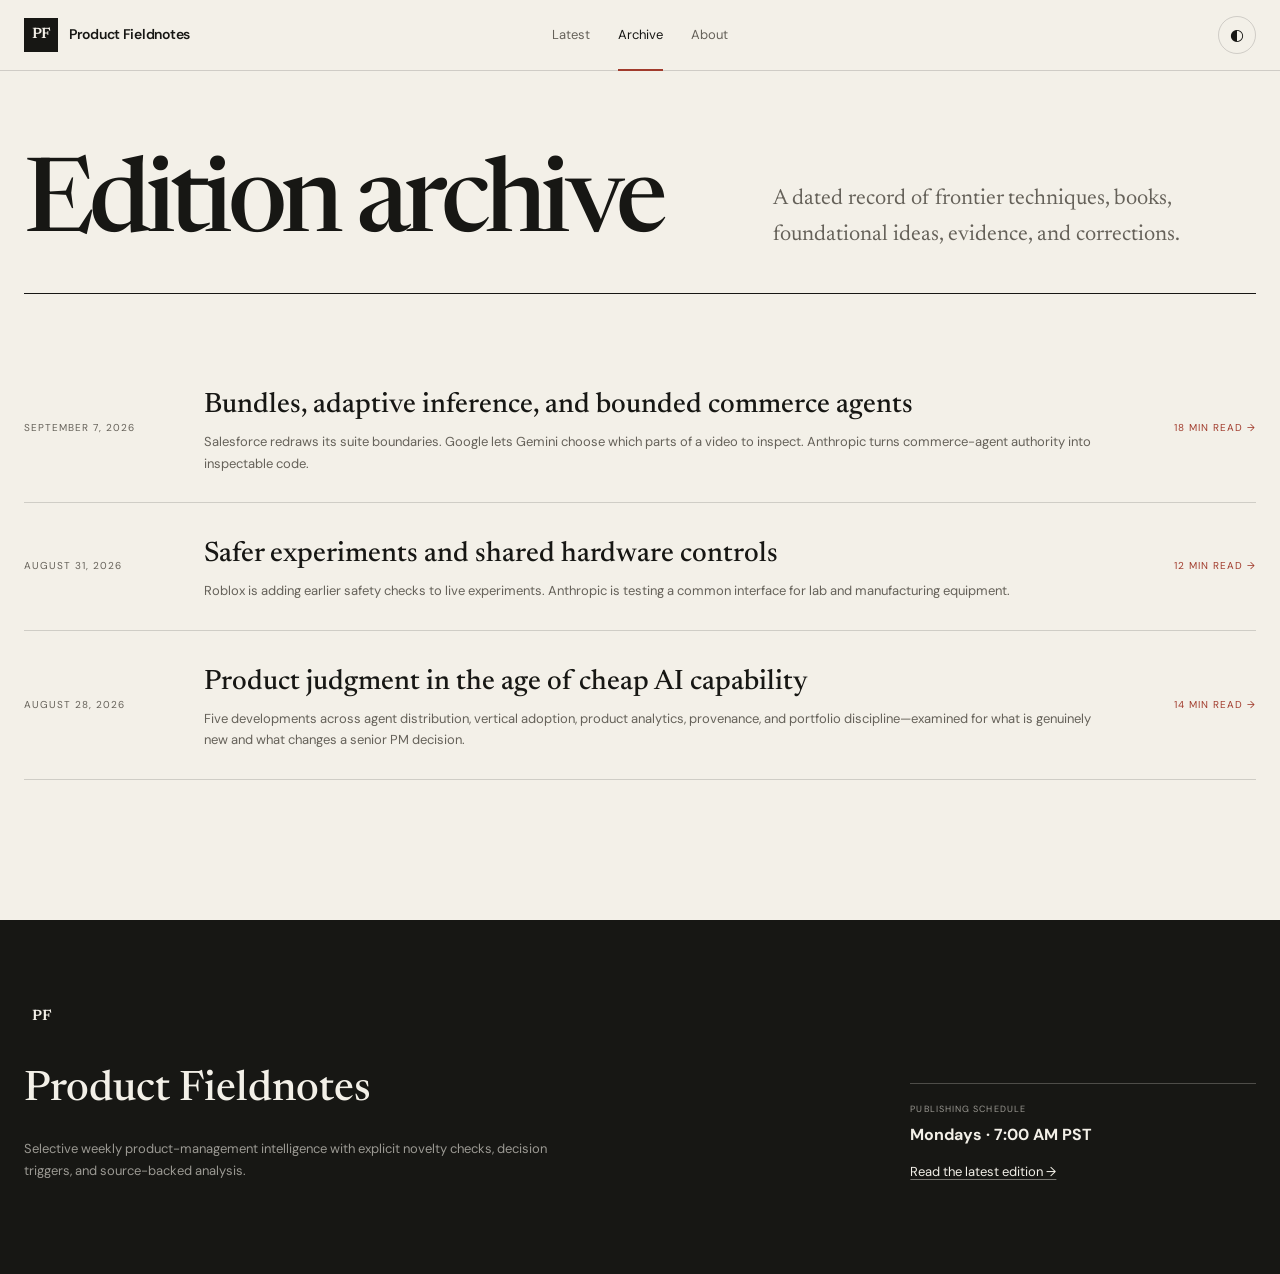
==== archive.html @ 879583f7 "Publish September 7 weekly PM dossier" ====
<!doctype html>
<html lang="en" data-theme="light">
<head>
  <meta charset="utf-8"><meta name="viewport" content="width=device-width, initial-scale=1">
  <meta name="description" content="Archive of Product Fieldnotes senior product management intelligence reports.">
  <meta name="theme-color" content="#f3f0e8">
  <title>Archive — Product Fieldnotes</title>
  <link rel="preconnect" href="https://fonts.googleapis.com"><link rel="preconnect" href="https://fonts.gstatic.com" crossorigin>
  <link href="https://fonts.googleapis.com/css2?family=DM+Sans:wght@400;500;600&family=Newsreader:opsz,wght@6..72,400;6..72,500;6..72,600&display=swap" rel="stylesheet">
  <link rel="stylesheet" href="assets/css/site.css"><script defer src="assets/js/site.js"></script>
</head>
<body>
  <header class="site-header"><div class="shell header-inner">
    <a class="brand" href="index.html"><span class="brand-mark">PF</span><span>Product Fieldnotes</span></a>
    <nav aria-label="Primary navigation"><a href="index.html">Latest</a><a class="active" href="archive.html">Archive</a><a href="index.html#about">About</a></nav>
    <button class="theme-toggle" type="button" aria-label="Toggle color theme"><span aria-hidden="true">◐</span></button>
  </div></header>
  <main class="archive-main shell">
    <div class="archive-head"><h1>Edition archive</h1><p>A dated record of frontier techniques, books, foundational ideas, evidence, and corrections.</p></div>
    <div class="archive-list">
      <a class="archive-entry" href="reports/2026-09-07.html">
        <time datetime="2026-09-07">September 7, 2026</time>
        <div><h2>Bundles, adaptive inference, and bounded commerce agents</h2><p>Salesforce redraws its suite boundaries. Google lets Gemini choose which parts of a video to inspect. Anthropic turns commerce-agent authority into inspectable code.</p></div>
        <span>18 min read →</span>
      </a>
      <a class="archive-entry" href="reports/2026-08-31.html">
        <time datetime="2026-08-31">August 31, 2026</time>
        <div><h2>Safer experiments and shared hardware controls</h2><p>Roblox is adding earlier safety checks to live experiments. Anthropic is testing a common interface for lab and manufacturing equipment.</p></div>
        <span>12 min read →</span>
      </a>
      <a class="archive-entry" href="reports/2026-08-28.html">
        <time datetime="2026-08-28">August 28, 2026</time>
        <div><h2>Product judgment in the age of cheap AI capability</h2><p>Five developments across agent distribution, vertical adoption, product analytics, provenance, and portfolio discipline—examined for what is genuinely new and what changes a senior PM decision.</p></div>
        <span>14 min read →</span>
      </a>
    </div>
  </main>
  <footer><div class="shell footer-grid"><div><span class="brand-mark">PF</span><h2>Product Fieldnotes</h2><p>Selective weekly product-management intelligence with explicit novelty checks, decision triggers, and source-backed analysis.</p></div><div><p>Publishing schedule</p><strong>Mondays · 7:00 AM PST</strong><a href="index.html">Read the latest edition →</a></div></div></footer>
</body></html>
---- assets/css/site.css ----
@import url('https://fonts.googleapis.com/css2?family=DM+Sans:wght@400;500;600&family=Newsreader:opsz,wght@6..72,400;6..72,500;6..72,600&display=swap');

:root {
  --paper: #f3f0e8;
  --paper-deep: #e8e2d5;
  --ink: #171714;
  --muted: #656159;
  --line: rgba(23, 23, 20, .16);
  --soft-line: rgba(23, 23, 20, .09);
  --accent: #a13b2c;
  --accent-soft: #ead7d1;
  --olive: #4b5a43;
  --olive-soft: #dde2d6;
  --blue: #355c74;
  --blue-soft: #d8e3e8;
  --surface: #faf8f2;
  --display: "Newsreader", Georgia, serif;
  --sans: "DM Sans", system-ui, sans-serif;
  --shadow: 0 18px 60px rgba(50, 42, 29, .08);
  color-scheme: light;
}

html[data-theme="dark"] {
  --paper: #1c1c19;
  --paper-deep: #282721;
  --ink: #f0ede4;
  --muted: #aaa59a;
  --line: rgba(255,255,255,.16);
  --soft-line: rgba(255,255,255,.08);
  --accent: #e38672;
  --accent-soft: #4a2b26;
  --olive: #a4b49a;
  --olive-soft: #30382b;
  --blue: #8ab0c4;
  --blue-soft: #293942;
  --surface: #22221e;
  --shadow: 0 18px 60px rgba(0,0,0,.25);
  color-scheme: dark;
}

* { box-sizing: border-box; }
html { scroll-behavior: smooth; }
body {
  margin: 0;
  background: var(--paper);
  color: var(--ink);
  font-family: var(--sans);
  font-size: 16px;
  line-height: 1.65;
  text-rendering: optimizeLegibility;
}
img { display: block; max-width: 100%; }
a { color: inherit; text-decoration-color: color-mix(in srgb, currentColor 45%, transparent); text-underline-offset: 3px; }
a:hover { text-decoration-color: currentColor; }
button { font: inherit; }
.shell { width: min(1240px, calc(100% - 48px)); margin-inline: auto; }
.skip-link { position: fixed; left: 16px; top: -80px; z-index: 100; background: var(--ink); color: var(--paper); padding: 10px 14px; }
.skip-link:focus { top: 16px; }

.reading-progress { position: fixed; inset: 0 0 auto; height: 3px; z-index: 99; background: transparent; }
.reading-progress span { display: block; height: 100%; width: 0; background: var(--accent); }
.site-header { border-bottom: 1px solid var(--line); background: color-mix(in srgb, var(--paper) 91%, transparent); backdrop-filter: blur(14px); position: sticky; top: 0; z-index: 50; }
.header-inner { min-height: 70px; display: grid; grid-template-columns: 1fr auto 1fr; align-items: center; }
.brand { display: flex; align-items: center; gap: 11px; text-decoration: none; font-size: 14px; font-weight: 600; letter-spacing: -.02em; }
.brand-mark { width: 34px; height: 34px; display: inline-grid; place-items: center; background: var(--ink); color: var(--paper); font-family: var(--display); font-weight: 600; font-size: 15px; }
.site-header nav { display: flex; gap: 28px; }
.site-header nav a { text-decoration: none; font-size: 13px; color: var(--muted); padding-block: 24px; position: relative; }
.site-header nav a:hover, .site-header nav a.active { color: var(--ink); }
.site-header nav a.active::after { content: ""; position: absolute; height: 2px; background: var(--accent); inset: auto 0 -1px; }
.theme-toggle { justify-self: end; border: 1px solid var(--line); color: var(--ink); background: transparent; width: 38px; height: 38px; border-radius: 50%; cursor: pointer; transition: background .2s, transform .2s; }
.theme-toggle:hover { background: var(--paper-deep); transform: rotate(18deg); }

.cover { display: grid; grid-template-columns: minmax(0, 1.02fr) minmax(420px, .98fr); gap: clamp(52px, 7vw, 110px); align-items: center; padding-block: clamp(72px, 9vw, 132px) 72px; }
.eyebrow { text-transform: uppercase; letter-spacing: .16em; font-size: 11px; font-weight: 600; color: var(--accent); margin: 0 0 22px; }
.cover h1 { font-family: var(--display); font-size: clamp(54px, 6.8vw, 96px); font-weight: 500; line-height: .94; letter-spacing: -.055em; text-wrap: balance; margin: 0; max-width: 750px; }
.dek { font-family: var(--display); font-size: clamp(21px, 2vw, 29px); line-height: 1.28; color: var(--muted); margin: 30px 0; max-width: 710px; text-wrap: pretty; }
.edition-meta { display: flex; flex-wrap: wrap; gap: 10px 0; font-size: 12px; text-transform: uppercase; letter-spacing: .08em; }
.edition-meta span:not(:last-child)::after { content: "•"; margin-inline: 12px; color: var(--accent); }
.topic-row { display: flex; flex-wrap: wrap; gap: 8px; margin-top: 28px; }
.topic-row span { border: 1px solid var(--line); border-radius: 999px; padding: 5px 10px; color: var(--muted); font-size: 11px; }
.cover-media { margin: 0; position: relative; }
.cover-media::before { content: ""; position: absolute; width: 35%; aspect-ratio: 1; border: 1px solid var(--line); left: -8%; top: -11%; z-index: -1; }
.cover-media img { width: 100%; aspect-ratio: 4 / 3; object-fit: cover; filter: saturate(.78) contrast(.98); box-shadow: var(--shadow); }
figcaption { color: var(--muted); font-size: 11px; line-height: 1.45; margin-top: 10px; }

.signal-strip { border-block: 1px solid var(--line); background: var(--paper-deep); }
.signal-grid { display: grid; grid-template-columns: repeat(5, 1fr); }
.signal-grid a { min-height: 116px; padding: 22px 22px 20px 0; text-decoration: none; display: grid; grid-template-columns: 32px 1fr; grid-template-rows: auto 1fr; column-gap: 12px; border-right: 1px solid var(--line); transition: background .2s; }
.signal-grid a:first-child { border-left: 1px solid var(--line); padding-left: 22px; }
.signal-grid a:hover { background: color-mix(in srgb, var(--paper) 60%, transparent); }
.signal-grid span { font-family: var(--display); color: var(--accent); font-size: 15px; grid-row: span 2; }
.signal-grid strong { font-size: 13px; line-height: 1.25; }
.signal-grid small { align-self: end; color: var(--muted); font-size: 10px; text-transform: uppercase; letter-spacing: .08em; }

.report-layout { display: grid; grid-template-columns: 190px minmax(0, 790px); justify-content: center; gap: 80px; padding-block: 96px 140px; }
.toc { position: sticky; top: 106px; align-self: start; border-top: 1px solid var(--ink); padding-top: 15px; }
.toc p { font-size: 11px; text-transform: uppercase; letter-spacing: .12em; margin: 0 0 16px; color: var(--muted); }
.toc a { display: block; color: var(--muted); text-decoration: none; font-size: 12px; line-height: 1.35; margin: 0 0 12px; transition: color .2s, transform .2s; }
.toc a:hover, .toc a.current { color: var(--accent); transform: translateX(4px); }

.article-body { min-width: 0; }
.editor-note { border: 1px solid var(--accent); padding: 26px 30px; margin-bottom: 96px; background: var(--accent-soft); }
.editor-note span { text-transform: uppercase; font-size: 10px; letter-spacing: .14em; color: var(--accent); font-weight: 600; }
.editor-note p { margin: 8px 0 0; font-family: var(--display); font-size: 20px; line-height: 1.42; }
.report-section { scroll-margin-top: 105px; margin-top: 120px; }
.report-section:first-of-type { margin-top: 0; }
.section-heading p { margin: 0 0 8px; font-size: 10px; text-transform: uppercase; letter-spacing: .16em; color: var(--accent); }
.section-heading h2 { font-family: var(--display); font-size: clamp(42px, 6vw, 68px); line-height: 1; letter-spacing: -.04em; font-weight: 500; margin: 0; }
.rule { height: 1px; background: var(--ink); margin-top: 24px; }

.development { display: grid; grid-template-columns: 105px 1fr; gap: 34px; padding-block: 72px; border-bottom: 1px solid var(--line); scroll-margin-top: 92px; }
.development-index > span { font-family: var(--display); font-size: 48px; line-height: 1; color: var(--accent); }
.development-index p { font-size: 10px; line-height: 1.3; text-transform: uppercase; letter-spacing: .09em; margin: 14px 0 10px; }
.development-index em { display: inline-block; font-style: normal; font-size: 9px; text-transform: uppercase; letter-spacing: .07em; color: var(--olive); border: 1px solid var(--olive); padding: 4px 7px; border-radius: 999px; }
.development-content > h3, .technique-section > h3, .book-section h3 { font-family: var(--display); font-size: clamp(32px, 4vw, 47px); font-weight: 500; letter-spacing: -.035em; line-height: 1.05; margin: 0 0 32px; text-wrap: pretty; }
.inline-media { margin: 0 0 38px; }
.inline-media img { width: 100%; max-height: 420px; object-fit: cover; filter: saturate(.8); }
.analysis-block { margin: 27px 0; }
.analysis-block h4, .novelty-pair h4, .use-grid h4, .foundation-grid h4 { font-size: 11px; text-transform: uppercase; letter-spacing: .12em; margin: 0 0 8px; color: var(--muted); }
.analysis-block p, .novelty-pair p, .development-content li { color: color-mix(in srgb, var(--ink) 87%, var(--muted)); }
.analysis-block.why { border-block: 1px solid var(--line); padding-block: 24px; }
.analysis-block.why h4 { color: var(--accent); }
.analysis-block.why p { font-family: var(--display); font-size: 22px; line-height: 1.42; margin-bottom: 0; }
.analysis-block ul, .book-section ul { padding-left: 19px; }
.analysis-block li, .book-section li { padding-left: 7px; margin-block: 8px; }
.novelty-pair { display: grid; grid-template-columns: 1fr 1fr; margin: 32px 0; border-block: 1px solid var(--line); }
.novelty-pair > div { padding: 24px 24px 24px 0; }
.novelty-pair > div + div { border-left: 1px solid var(--line); padding-left: 24px; padding-right: 0; }
.novelty-pair h4 { color: var(--accent); }
.novelty-pair p { font-size: 14px; margin-bottom: 0; }
.decision-trigger { display: grid; grid-template-columns: repeat(3, 1fr); gap: 1px; background: var(--line); border: 1px solid var(--line); margin: 34px 0; }
.decision-trigger > div { background: var(--paper); padding: 20px; }
.decision-trigger h4 { margin: 0 0 7px; color: var(--accent); font-size: 10px; text-transform: uppercase; letter-spacing: .11em; }
.decision-trigger p { margin: 0; font-size: 13px; line-height: 1.5; color: var(--muted); }
.caveat { background: var(--olive-soft); padding: 21px 24px; margin-top: 34px; }
.caveat strong { font-size: 10px; letter-spacing: .11em; text-transform: uppercase; color: var(--olive); }
.caveat p { margin: 6px 0 0; font-size: 13px; line-height: 1.55; }
.source-pointers { font-size: 10px; text-transform: uppercase; color: var(--muted); letter-spacing: .08em; margin-top: 22px; }
.source-pointers a { color: var(--accent); margin-left: 3px; }

.video-card { display: grid; grid-template-columns: 230px 1fr; gap: 22px; border-block: 1px solid var(--line); padding-block: 22px; margin-top: 34px; align-items: center; }
.video-poster { position: relative; padding: 0; border: 0; background: #000; cursor: pointer; width: 100%; aspect-ratio: 16 / 9; overflow: hidden; }
.video-poster img { width: 100%; height: 100%; object-fit: cover; opacity: .82; transition: transform .35s, opacity .35s; }
.video-poster:hover img { transform: scale(1.03); opacity: .68; }
.play { position: absolute; inset: 0; display: grid; place-items: center; }
.play span { display: grid; place-items: center; width: 48px; height: 48px; background: var(--paper); color: var(--ink); border-radius: 50%; padding-left: 3px; box-shadow: 0 8px 30px rgba(0,0,0,.2); }
.video-copy strong { display: block; font-family: var(--display); font-size: 20px; line-height: 1.25; }
.video-copy span { font-size: 10px; text-transform: uppercase; letter-spacing: .08em; color: var(--accent); }
.video-copy p { font-size: 12px; line-height: 1.5; color: var(--muted); margin: 8px 0 0; }
.video-card iframe { width: 100%; aspect-ratio: 16 / 9; border: 0; grid-column: 1 / -1; }

.technique-section .lead, .book-section .lead { font-family: var(--display); font-size: 21px; line-height: 1.5; color: var(--muted); }
.technique-section > h3 { margin-top: 50px; }
.steps { list-style: none; padding: 0; margin: 50px 0; border-top: 1px solid var(--line); }
.steps li { display: grid; grid-template-columns: 50px 1fr; gap: 20px; padding-block: 22px; border-bottom: 1px solid var(--line); }
.steps li > span { font-family: var(--display); color: var(--accent); font-size: 18px; }
.steps h4 { margin: 0 0 4px; font-family: var(--display); font-size: 21px; font-weight: 500; }
.steps p { margin: 0; color: var(--muted); font-size: 14px; }
.worked-example { margin: 48px 0; padding: 35px; background: var(--blue-soft); }
.worked-example span { color: var(--blue); font-size: 10px; text-transform: uppercase; font-weight: 600; letter-spacing: .13em; }
.worked-example p { font-family: var(--display); font-size: 21px; line-height: 1.46; margin: 10px 0 0; }
.use-grid, .foundation-grid { display: grid; grid-template-columns: 1fr 1fr; gap: 1px; background: var(--line); border: 1px solid var(--line); margin: 36px 0; }
.use-grid > div, .foundation-grid > div { background: var(--paper); padding: 26px; }
.use-grid p, .foundation-grid p { margin: 0; font-size: 14px; color: var(--muted); }

.book-layout { display: grid; grid-template-columns: minmax(250px, .76fr) 1.5fr; gap: 54px; margin-top: 52px; align-items: start; }
.book-layout.no-image { grid-template-columns: 1fr; }
.book-layout.no-image > div { max-width: 680px; }
.book-layout figure { margin: 0; position: sticky; top: 110px; }
.book-layout figure img { width: 100%; aspect-ratio: 3 / 4; object-fit: cover; filter: grayscale(.15) sepia(.08); box-shadow: var(--shadow); }
.book-section h3 { font-size: 55px; margin-bottom: 2px; }
.byline { color: var(--muted); margin-top: 0; }
.book-section h4 { font-family: var(--display); font-size: 22px; font-weight: 500; margin: 32px 0 12px; }
.book-section li { margin-bottom: 12px; }
.verdict { margin-top: 34px; display: grid; grid-template-columns: auto 1fr; gap: 20px; align-items: start; border-top: 1px solid var(--ink); padding-top: 20px; }
.verdict span { display: inline-block; background: var(--ink); color: var(--paper); padding: 7px 12px; font-size: 11px; text-transform: uppercase; letter-spacing: .12em; }
.verdict p { margin: 0; font-family: var(--display); font-size: 18px; }

.foundation-grid { margin-top: 50px; }
.foundation-section blockquote { font-family: var(--display); font-size: clamp(27px, 4vw, 42px); line-height: 1.2; letter-spacing: -.02em; text-align: center; margin: 72px 0; padding: 0 4vw; }
.foundation-section blockquote::before { content: "“"; color: var(--accent); display: block; font-size: 82px; line-height: .5; margin-bottom: 30px; }
.video-card.wide { grid-template-columns: 1.2fr 1fr; }

.pattern-list { margin-top: 52px; border-top: 1px solid var(--ink); }
.pattern-list > div { display: grid; grid-template-columns: 48px minmax(180px, .72fr) 1fr; gap: 22px; padding-block: 25px; border-bottom: 1px solid var(--line); }
.pattern-list span { color: var(--accent); font-family: var(--display); }
.pattern-list h3 { font-family: var(--display); font-size: 20px; font-weight: 500; margin: 0; }
.pattern-list p { color: var(--muted); margin: 0; font-size: 14px; }
.questions { background: var(--ink); color: var(--paper); margin-top: 58px; padding: 40px 44px; }
.questions > p { color: color-mix(in srgb, var(--paper) 60%, transparent); text-transform: uppercase; font-size: 10px; letter-spacing: .14em; }
.questions ol { padding-left: 24px; margin-bottom: 0; font-family: var(--display); font-size: 23px; line-height: 1.35; }
.questions li { padding-left: 12px; margin: 22px 0; }

.week-section dl { margin: 48px 0 0; border-top: 1px solid var(--line); }
.week-section dl > div { display: grid; grid-template-columns: 190px 1fr; gap: 30px; padding-block: 22px; border-bottom: 1px solid var(--line); }
.week-section dt { color: var(--accent); text-transform: uppercase; font-size: 10px; letter-spacing: .12em; }
.week-section dd { margin: 0; font-family: var(--display); font-size: 19px; line-height: 1.4; }
.sources-section ol { list-style: none; padding: 0; counter-reset: sources; margin-top: 42px; border-top: 1px solid var(--line); }
.sources-section li { counter-increment: sources; border-bottom: 1px solid var(--line); }
.sources-section a { display: grid; grid-template-columns: 38px 1fr; gap: 12px; padding: 15px 0; text-decoration: none; font-size: 13px; }
.sources-section a::before { content: "[" counter(sources) "]"; color: var(--accent); font-family: var(--display); }
.sources-section a span { color: var(--accent); }

footer { background: var(--ink); color: var(--paper); padding: 80px 0; }
.footer-grid { display: grid; grid-template-columns: 1.4fr .6fr; gap: 80px; align-items: end; }
.footer-grid h2 { font-family: var(--display); font-size: 42px; font-weight: 500; margin: 22px 0 8px; }
.footer-grid p { color: color-mix(in srgb, var(--paper) 60%, transparent); max-width: 570px; font-size: 13px; }
.footer-grid > div:last-child { border-top: 1px solid color-mix(in srgb, var(--paper) 25%, transparent); padding-top: 18px; }
.footer-grid > div:last-child p { text-transform: uppercase; font-size: 9px; letter-spacing: .12em; margin: 0 0 5px; }
.footer-grid > div:last-child strong, .footer-grid > div:last-child a { display: block; margin-bottom: 12px; }
.footer-grid > div:last-child a { color: var(--paper); font-size: 13px; }

.archive-main { padding-block: 90px 140px; min-height: 70vh; }
.archive-head { display: grid; grid-template-columns: 1fr .7fr; gap: 60px; align-items: end; border-bottom: 1px solid var(--ink); padding-bottom: 40px; }
.archive-head h1 { font-family: var(--display); font-size: clamp(58px, 8vw, 104px); font-weight: 500; letter-spacing: -.055em; line-height: .9; margin: 0; }
.archive-head p { color: var(--muted); font-family: var(--display); font-size: 22px; margin: 0; }
.archive-list { margin-top: 60px; }
.archive-entry { display: grid; grid-template-columns: 150px 1fr 130px; gap: 30px; padding-block: 28px; border-bottom: 1px solid var(--line); align-items: center; text-decoration: none; }
.archive-entry time, .archive-entry > span { font-size: 10px; text-transform: uppercase; letter-spacing: .1em; color: var(--muted); }
.archive-entry h2 { font-family: var(--display); font-size: 28px; font-weight: 500; margin: 0 0 3px; }
.archive-entry p { margin: 0; font-size: 13px; color: var(--muted); }
.archive-entry > span { text-align: right; color: var(--accent); }

@media (max-width: 980px) {
  .cover { grid-template-columns: 1fr; }
  .cover-media { max-width: 760px; }
  .signal-grid { grid-template-columns: repeat(3, 1fr); }
  .signal-grid a:nth-child(4), .signal-grid a:nth-child(5) { border-top: 1px solid var(--line); }
  .report-layout { grid-template-columns: 1fr; }
  .toc { display: none; }
}

@media (max-width: 700px) {
  .shell { width: min(100% - 30px, 1240px); }
  .header-inner { grid-template-columns: 1fr auto; min-height: 62px; }
  .site-header nav { display: none; }
  .cover { padding-top: 56px; gap: 48px; }
  .cover h1 { font-size: clamp(50px, 15vw, 68px); }
  .signal-grid { width: 100%; grid-template-columns: 1fr; }
  .signal-grid a, .signal-grid a:first-child { min-height: 78px; border: 0; border-bottom: 1px solid var(--line); padding: 16px 20px; }
  .report-layout { padding-top: 64px; }
  .editor-note { margin-bottom: 74px; padding: 22px; }
  .development { grid-template-columns: 1fr; gap: 18px; padding-block: 56px; }
  .development-index { display: flex; align-items: center; gap: 12px; }
  .development-index > span { font-size: 34px; }
  .development-index p { margin: 0; }
  .development-index em { margin-left: auto; }
  .novelty-pair, .decision-trigger, .use-grid, .foundation-grid { grid-template-columns: 1fr; }
  .novelty-pair > div + div { border-left: 0; border-top: 1px solid var(--line); padding-left: 0; }
  .video-card, .video-card.wide { grid-template-columns: 1fr; }
  .book-layout { grid-template-columns: 1fr; }
  .book-layout figure { position: static; max-width: 390px; }
  .pattern-list > div { grid-template-columns: 34px 1fr; }
  .pattern-list p { grid-column: 2; }
  .week-section dl > div { grid-template-columns: 1fr; gap: 6px; }
  .questions { padding: 28px 26px; }
  .footer-grid, .archive-head { grid-template-columns: 1fr; }
  .archive-entry { grid-template-columns: 1fr; gap: 6px; }
  .archive-entry > span { text-align: left; }
}

@media (prefers-reduced-motion: reduce) {
  *, *::before, *::after { scroll-behavior: auto !important; transition-duration: .01ms !important; animation-duration: .01ms !important; }
}
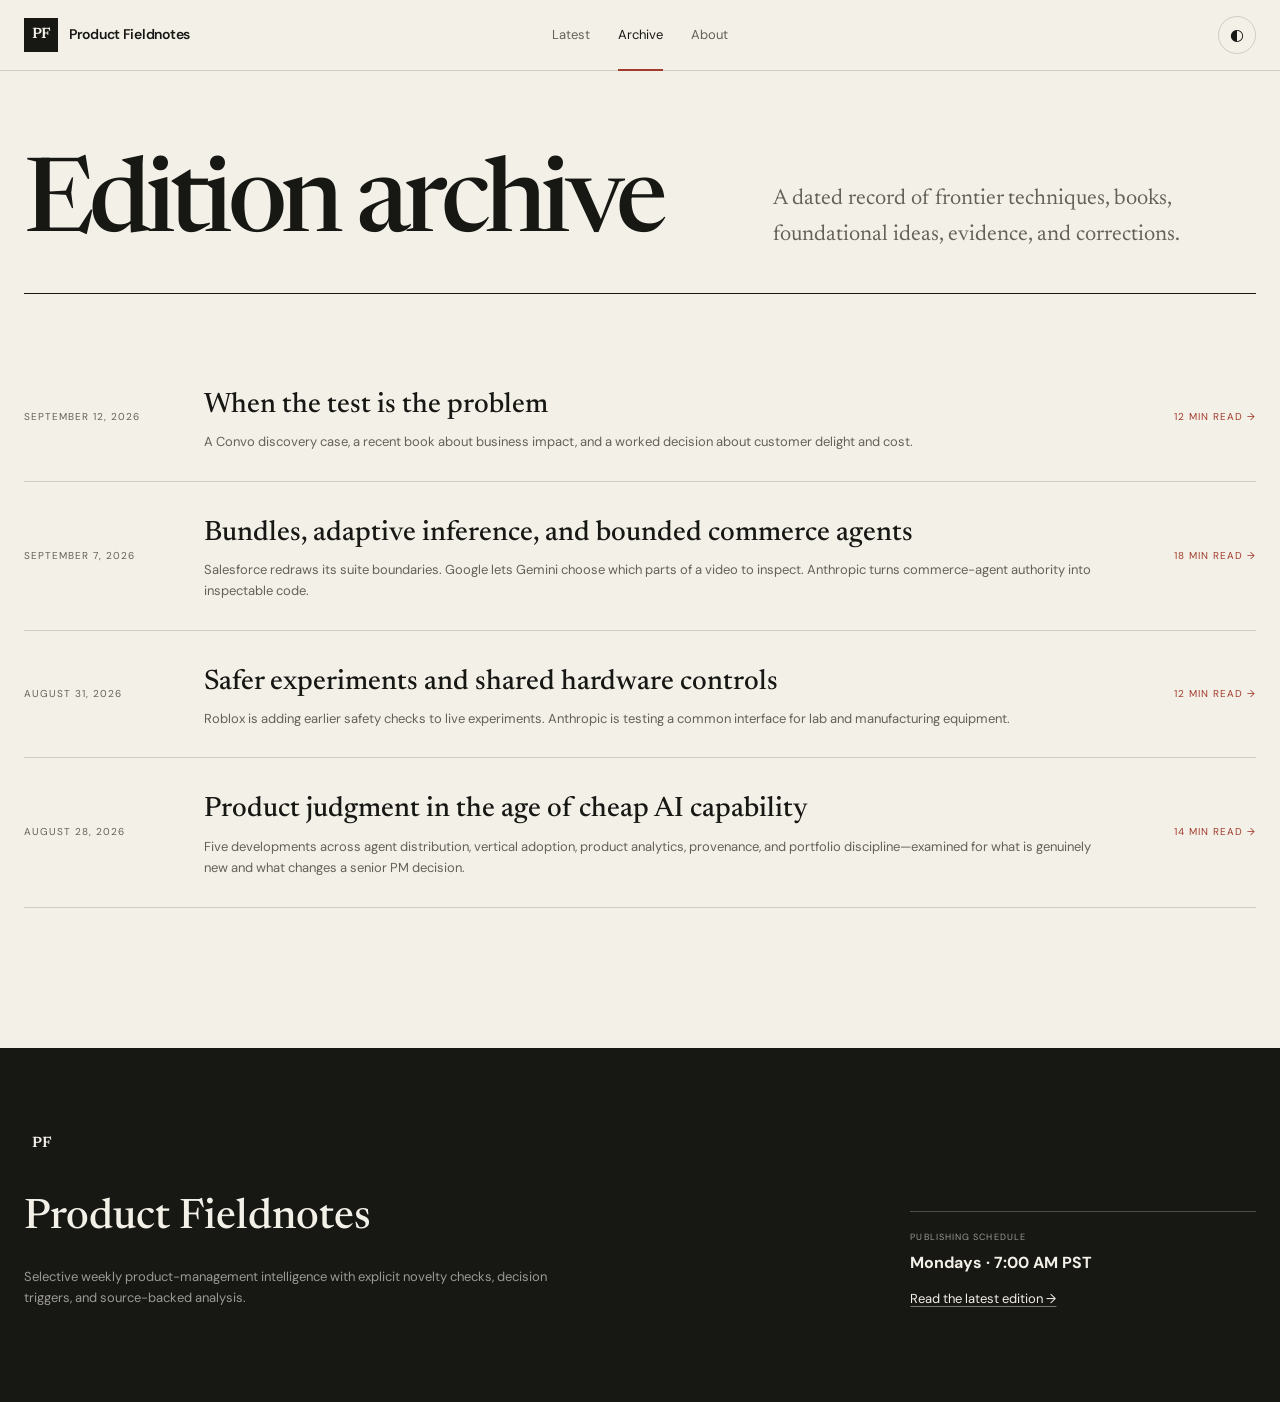
==== commit 9ee6fdbe: "feat: [verified] add PM learning editions and researched pilot" ====
--- a/archive.html
+++ b/archive.html
@@ -18,6 +18,11 @@
   <main class="archive-main shell">
     <div class="archive-head"><h1>Edition archive</h1><p>A dated record of frontier techniques, books, foundational ideas, evidence, and corrections.</p></div>
     <div class="archive-list">
+      <a class="archive-entry" href="reports/2026-09-12-learning.html">
+        <time datetime="2026-09-12-learning">September 12, 2026</time>
+        <div><h2>When the test is the problem</h2><p>A Convo discovery case, a recent book about business impact, and a worked decision about customer delight and cost.</p></div>
+        <span>12 min read →</span>
+      </a>
       <a class="archive-entry" href="reports/2026-09-07.html">
         <time datetime="2026-09-07">September 7, 2026</time>
         <div><h2>Bundles, adaptive inference, and bounded commerce agents</h2><p>Salesforce redraws its suite boundaries. Google lets Gemini choose which parts of a video to inspect. Anthropic turns commerce-agent authority into inspectable code.</p></div>
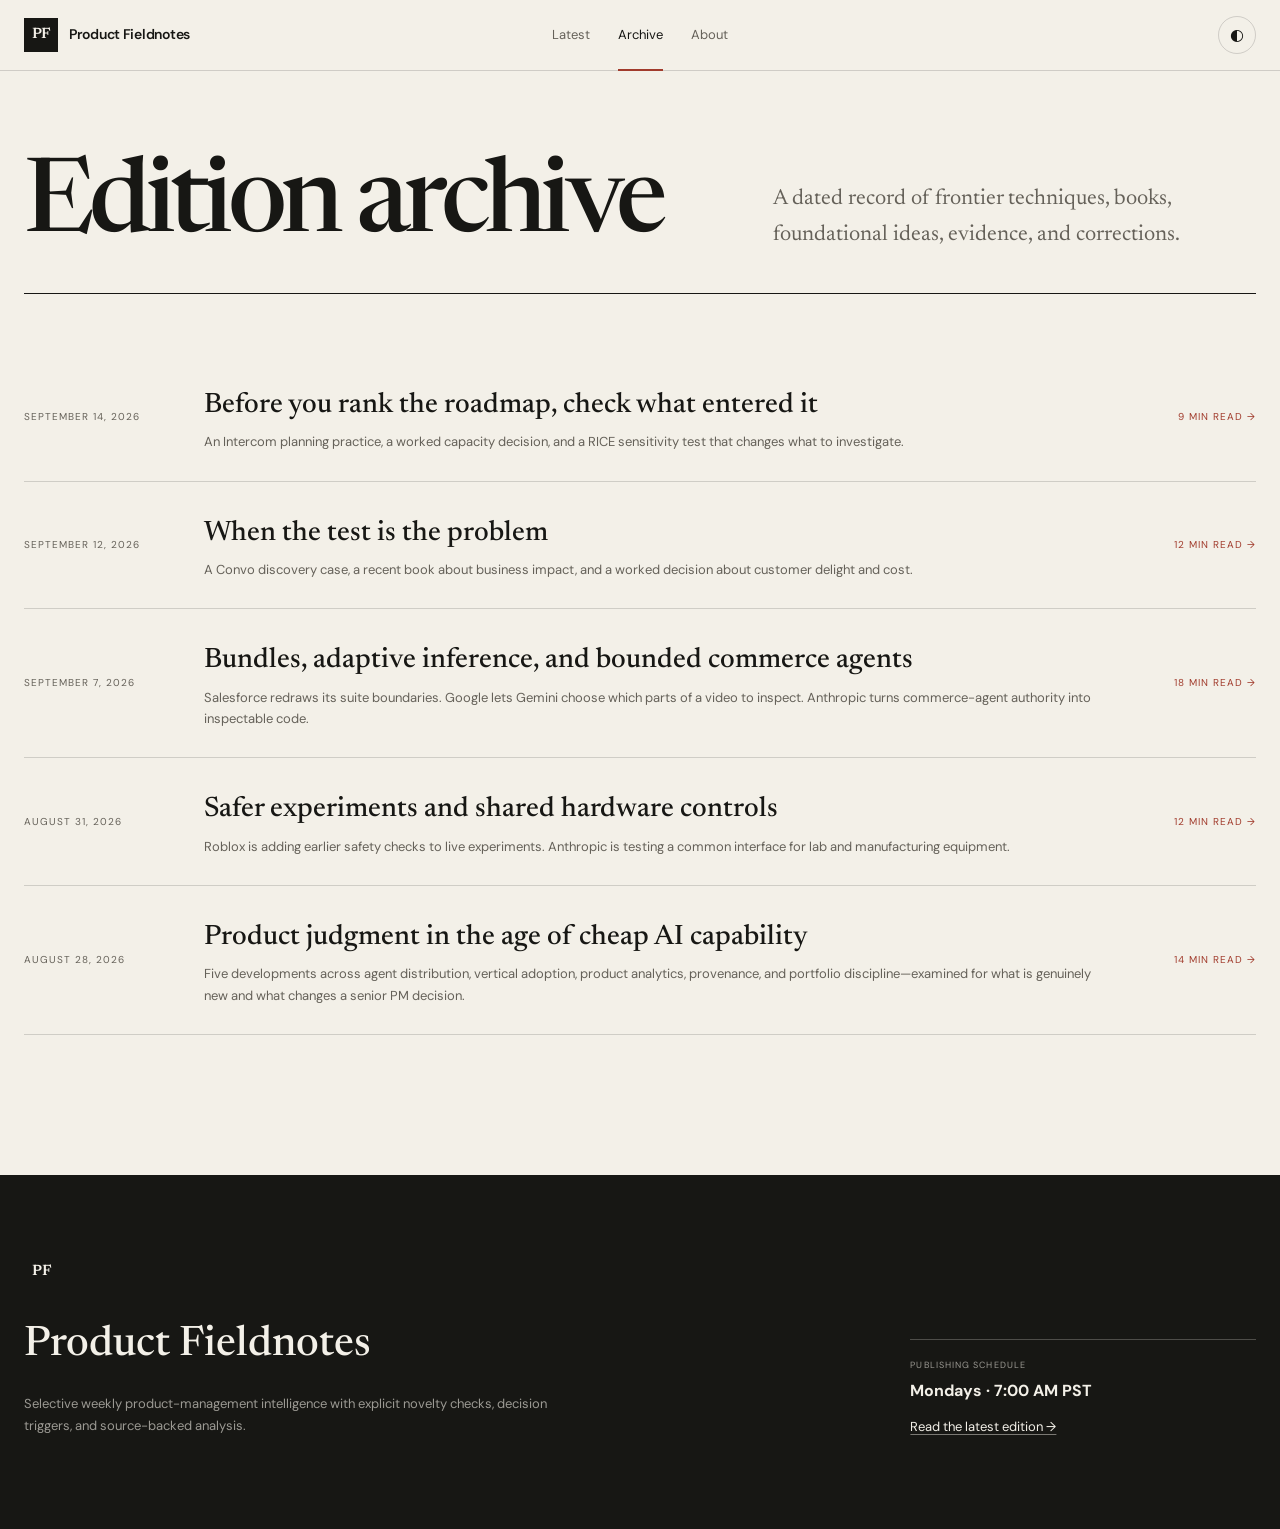
==== commit fb93d50b: "Publish September 14 roadmap planning learning edition" ====
--- a/archive.html
+++ b/archive.html
@@ -18,8 +18,13 @@
   <main class="archive-main shell">
     <div class="archive-head"><h1>Edition archive</h1><p>A dated record of frontier techniques, books, foundational ideas, evidence, and corrections.</p></div>
     <div class="archive-list">
+      <a class="archive-entry" href="reports/2026-09-14-learning.html">
+        <time datetime="2026-09-14">September 14, 2026</time>
+        <div><h2>Before you rank the roadmap, check what entered it</h2><p>An Intercom planning practice, a worked capacity decision, and a RICE sensitivity test that changes what to investigate.</p></div>
+        <span>9 min read →</span>
+      </a>
       <a class="archive-entry" href="reports/2026-09-12-learning.html">
-        <time datetime="2026-09-12-learning">September 12, 2026</time>
+        <time datetime="2026-09-12">September 12, 2026</time>
         <div><h2>When the test is the problem</h2><p>A Convo discovery case, a recent book about business impact, and a worked decision about customer delight and cost.</p></div>
         <span>12 min read →</span>
       </a>
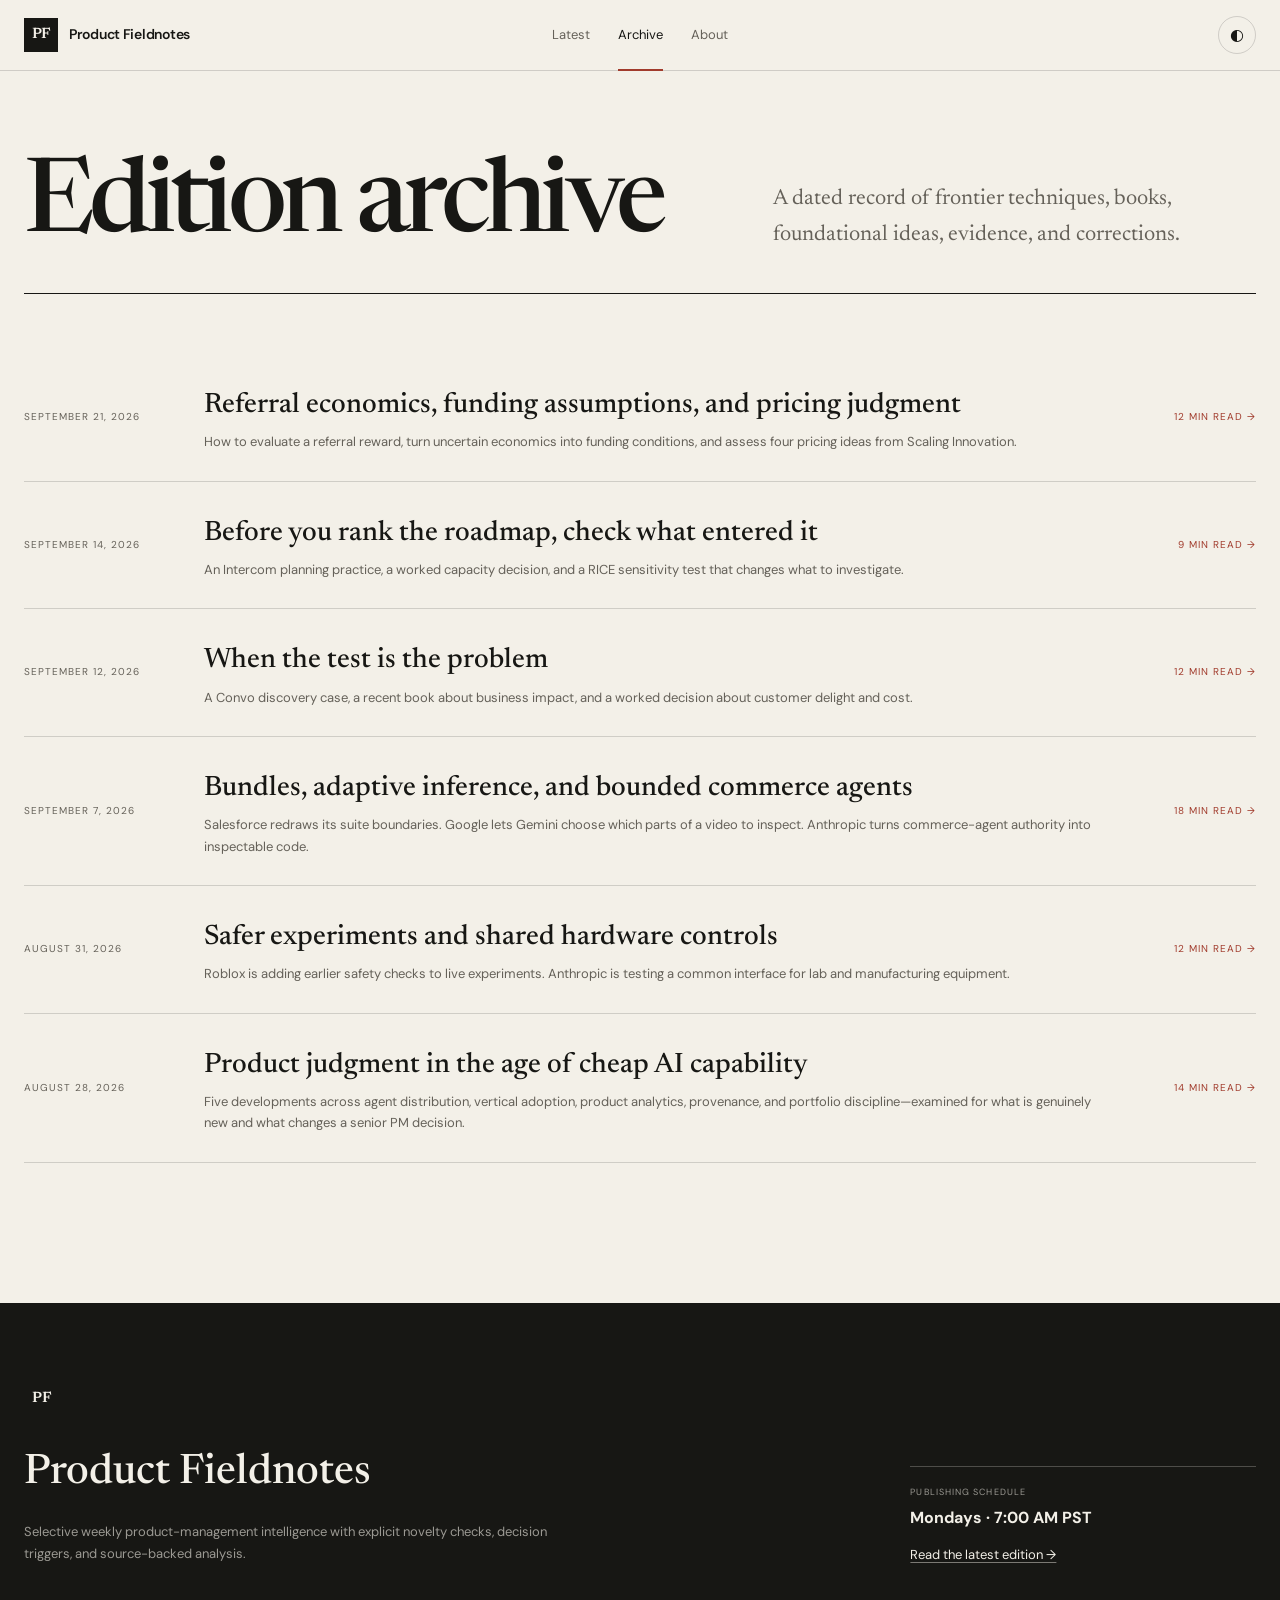
==== commit 2b9d93da: "Publish September 21 referral economics learning edition" ====
--- a/archive.html
+++ b/archive.html
@@ -18,6 +18,11 @@
   <main class="archive-main shell">
     <div class="archive-head"><h1>Edition archive</h1><p>A dated record of frontier techniques, books, foundational ideas, evidence, and corrections.</p></div>
     <div class="archive-list">
+      <a class="archive-entry" href="reports/2026-09-21-learning.html">
+        <time datetime="2026-09-21">September 21, 2026</time>
+        <div><h2>Referral economics, funding assumptions, and pricing judgment</h2><p>How to evaluate a referral reward, turn uncertain economics into funding conditions, and assess four pricing ideas from Scaling Innovation.</p></div>
+        <span>12 min read →</span>
+      </a>
       <a class="archive-entry" href="reports/2026-09-14-learning.html">
         <time datetime="2026-09-14">September 14, 2026</time>
         <div><h2>Before you rank the roadmap, check what entered it</h2><p>An Intercom planning practice, a worked capacity decision, and a RICE sensitivity test that changes what to investigate.</p></div>
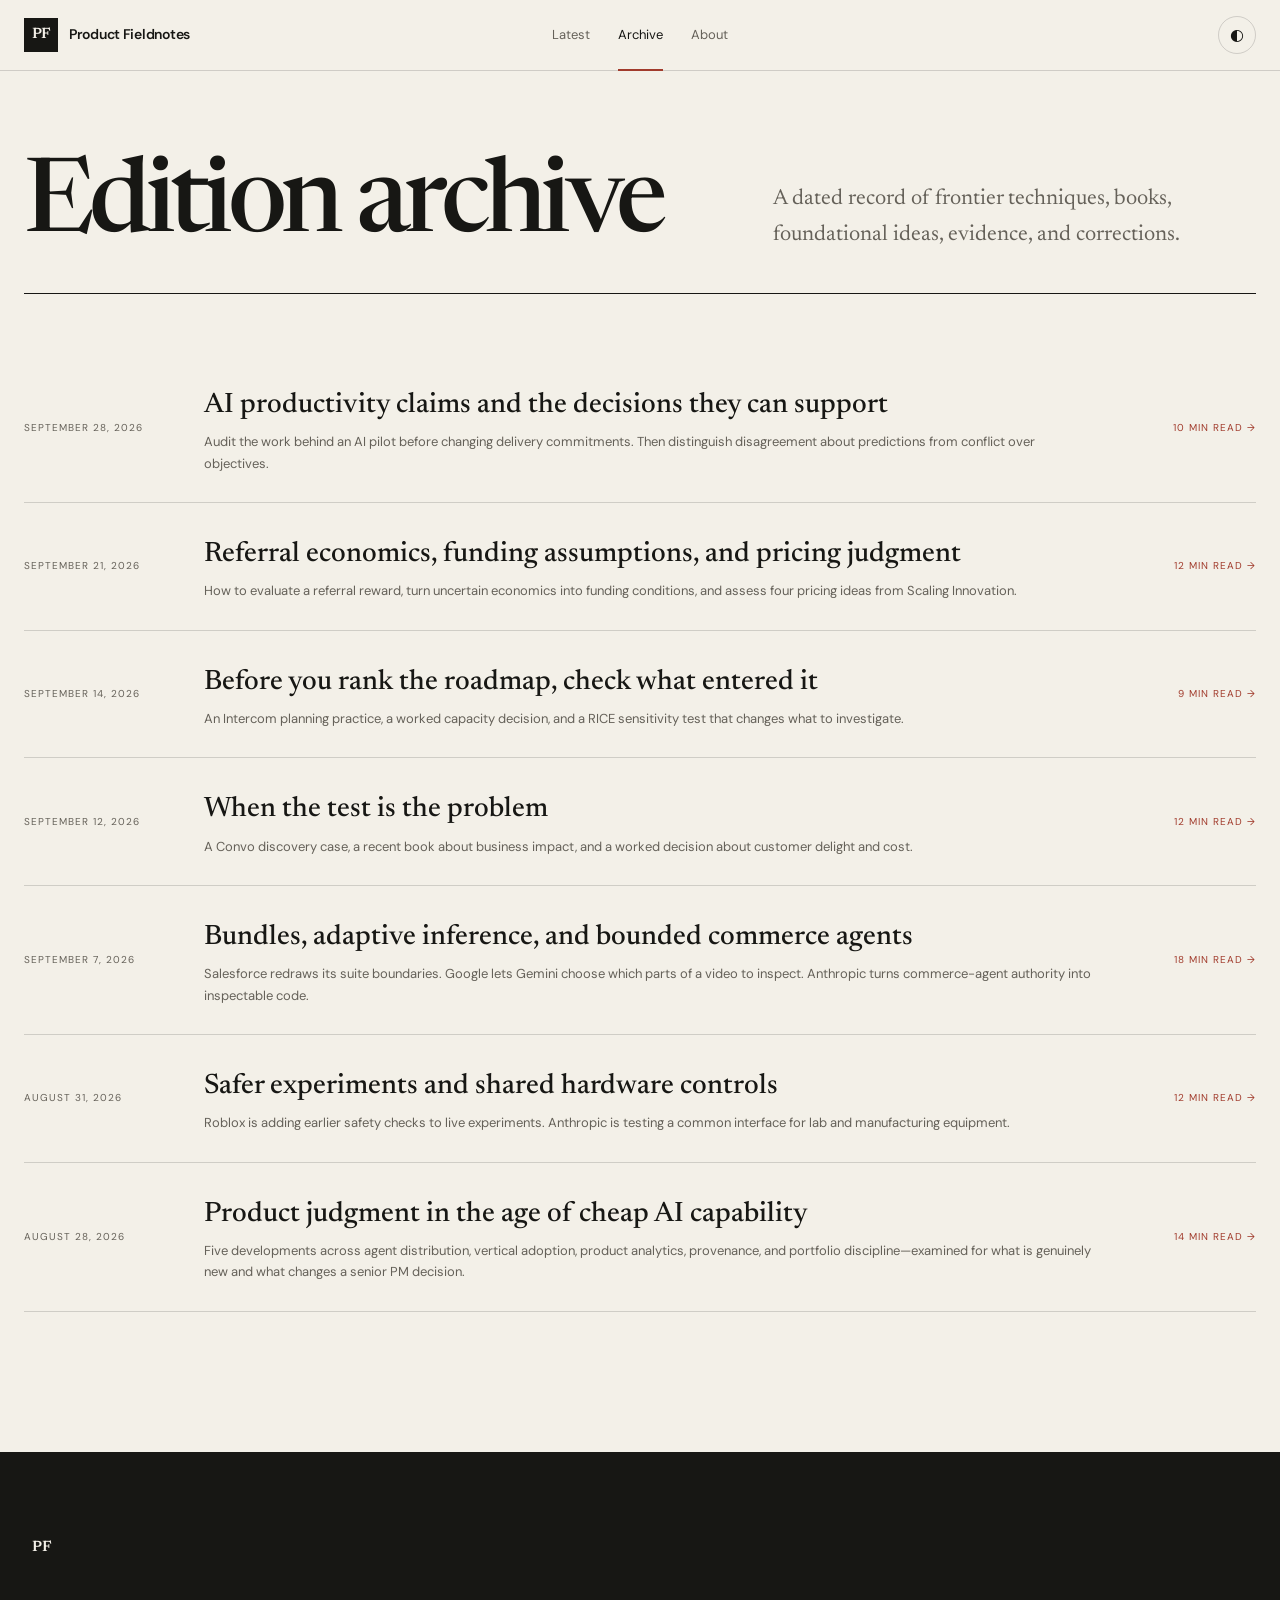
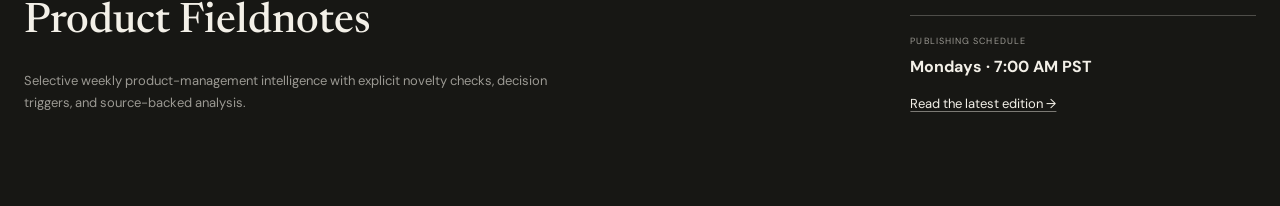
==== commit c90cea1c: "Publish September 28 AI trial scope learning edition" ====
--- a/archive.html
+++ b/archive.html
@@ -18,6 +18,11 @@
   <main class="archive-main shell">
     <div class="archive-head"><h1>Edition archive</h1><p>A dated record of frontier techniques, books, foundational ideas, evidence, and corrections.</p></div>
     <div class="archive-list">
+      <a class="archive-entry" href="reports/2026-09-28-learning.html">
+        <time datetime="2026-09-28">September 28, 2026</time>
+        <div><h2>AI productivity claims and the decisions they can support</h2><p>Audit the work behind an AI pilot before changing delivery commitments. Then distinguish disagreement about predictions from conflict over objectives.</p></div>
+        <span>10 min read →</span>
+      </a>
       <a class="archive-entry" href="reports/2026-09-21-learning.html">
         <time datetime="2026-09-21">September 21, 2026</time>
         <div><h2>Referral economics, funding assumptions, and pricing judgment</h2><p>How to evaluate a referral reward, turn uncertain economics into funding conditions, and assess four pricing ideas from Scaling Innovation.</p></div>
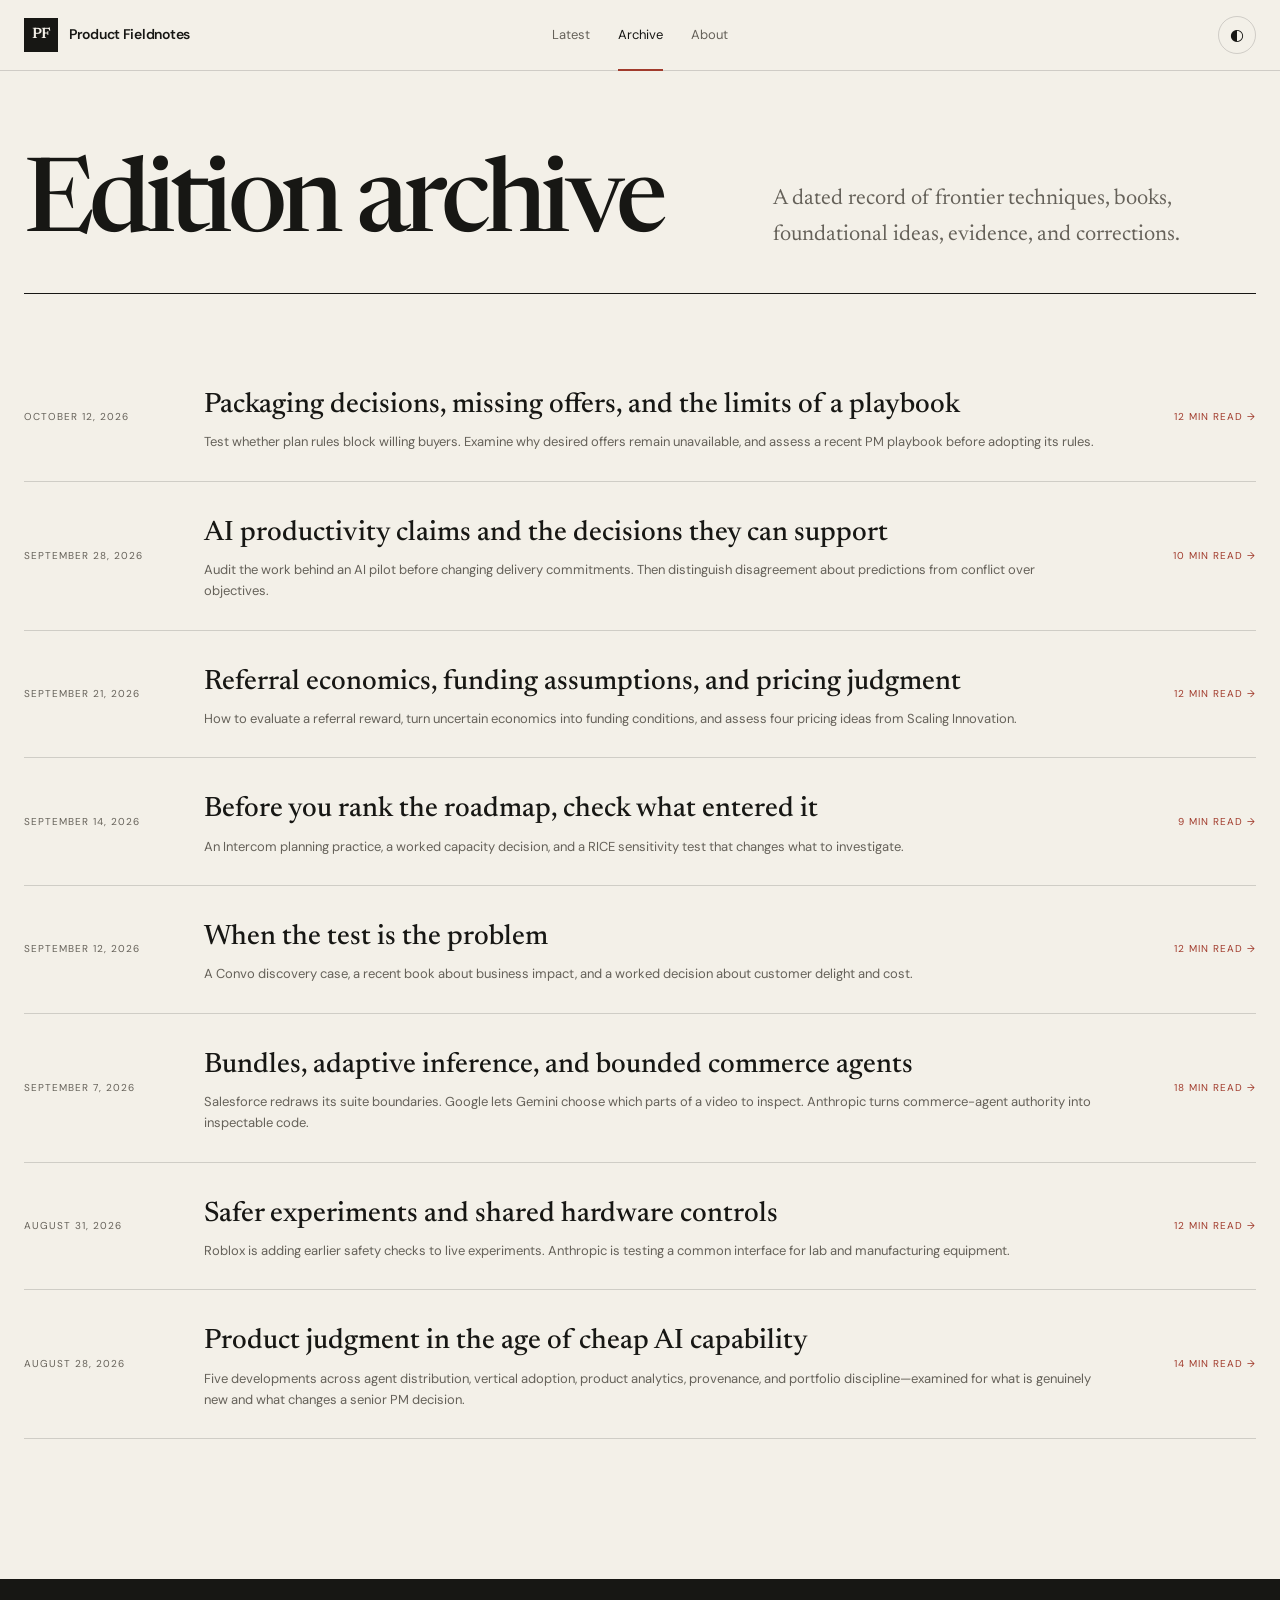
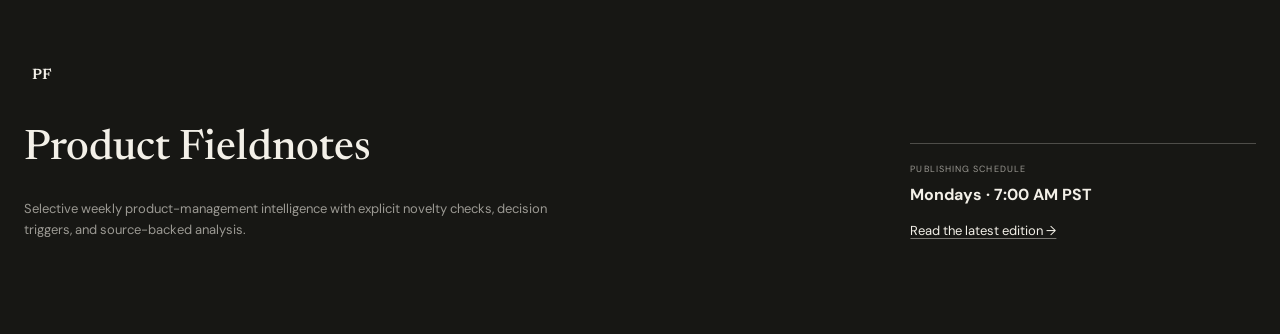
==== commit d1d455ce: "Publish October 12 packaging and PM playbook learning edition" ====
--- a/archive.html
+++ b/archive.html
@@ -18,6 +18,11 @@
   <main class="archive-main shell">
     <div class="archive-head"><h1>Edition archive</h1><p>A dated record of frontier techniques, books, foundational ideas, evidence, and corrections.</p></div>
     <div class="archive-list">
+      <a class="archive-entry" href="reports/2026-10-12-learning.html">
+        <time datetime="2026-10-12">October 12, 2026</time>
+        <div><h2>Packaging decisions, missing offers, and the limits of a playbook</h2><p>Test whether plan rules block willing buyers. Examine why desired offers remain unavailable, and assess a recent PM playbook before adopting its rules.</p></div>
+        <span>12 min read →</span>
+      </a>
       <a class="archive-entry" href="reports/2026-09-28-learning.html">
         <time datetime="2026-09-28">September 28, 2026</time>
         <div><h2>AI productivity claims and the decisions they can support</h2><p>Audit the work behind an AI pilot before changing delivery commitments. Then distinguish disagreement about predictions from conflict over objectives.</p></div>
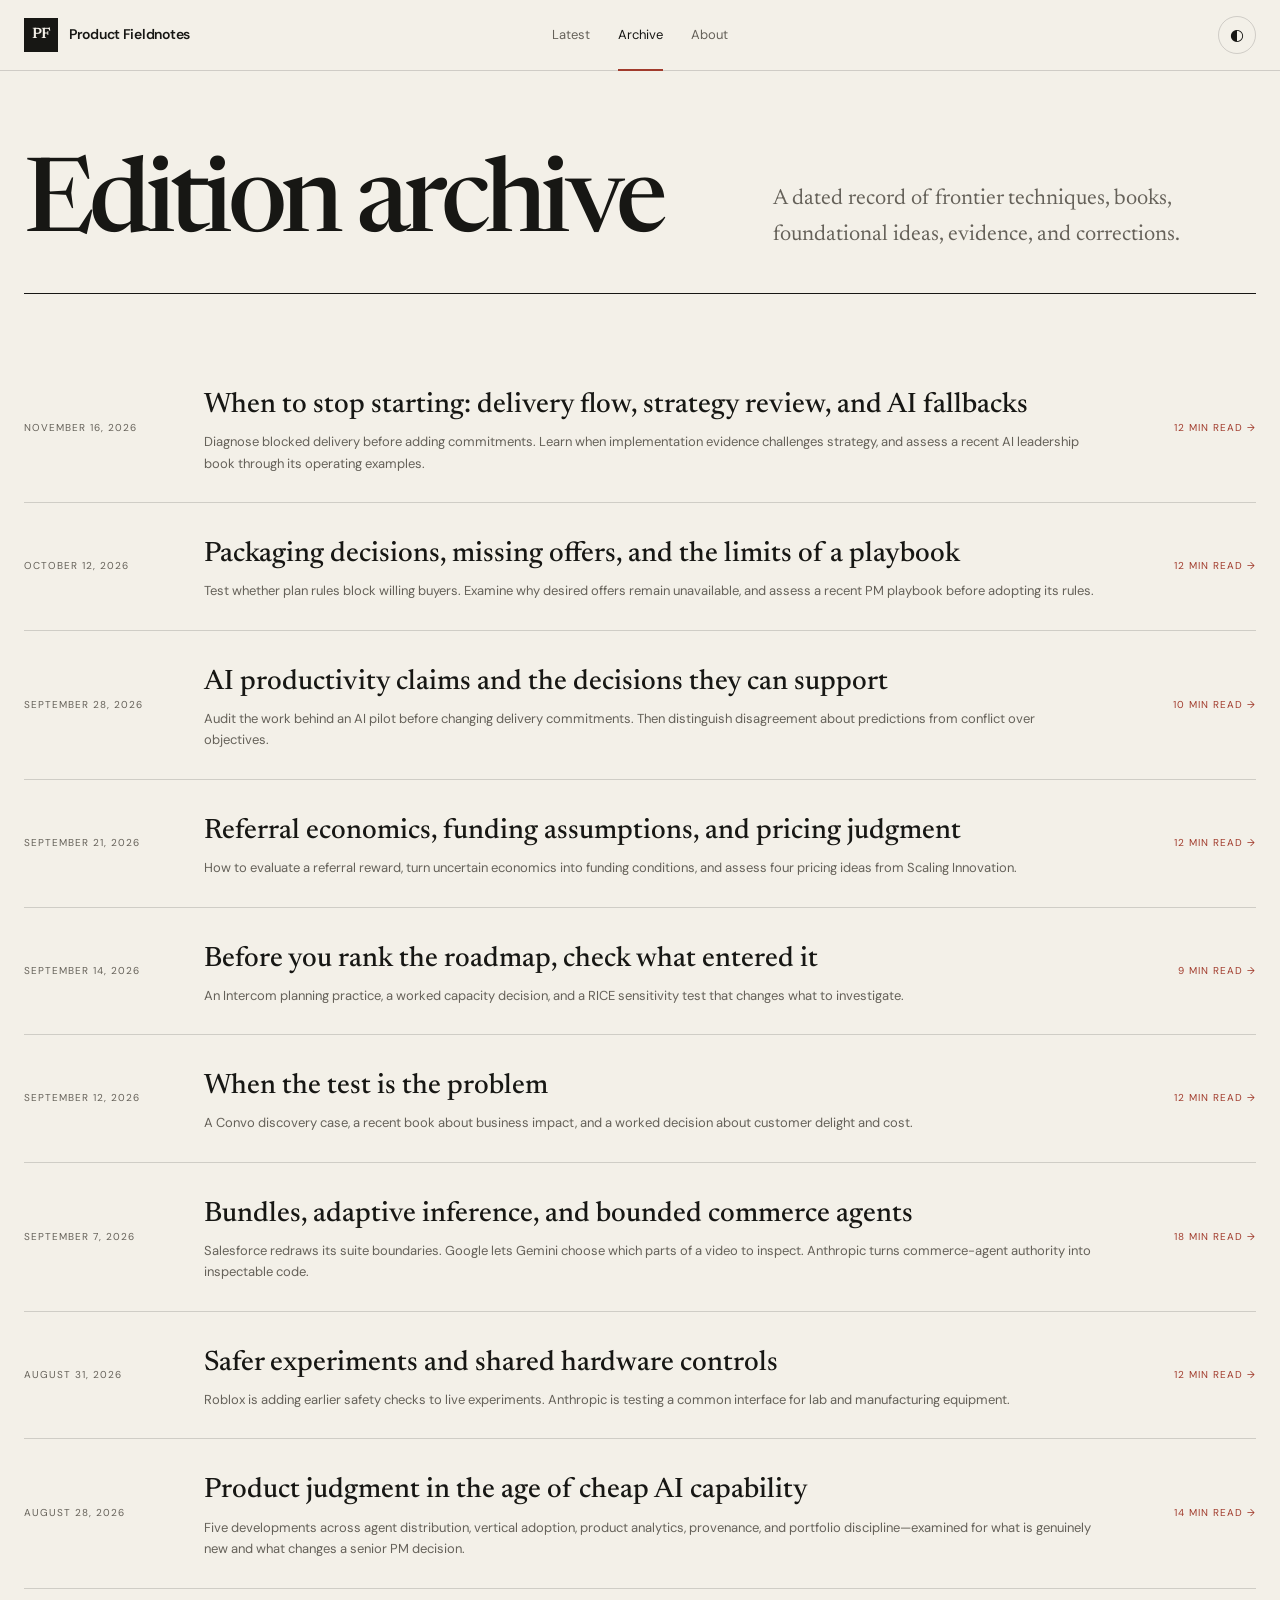
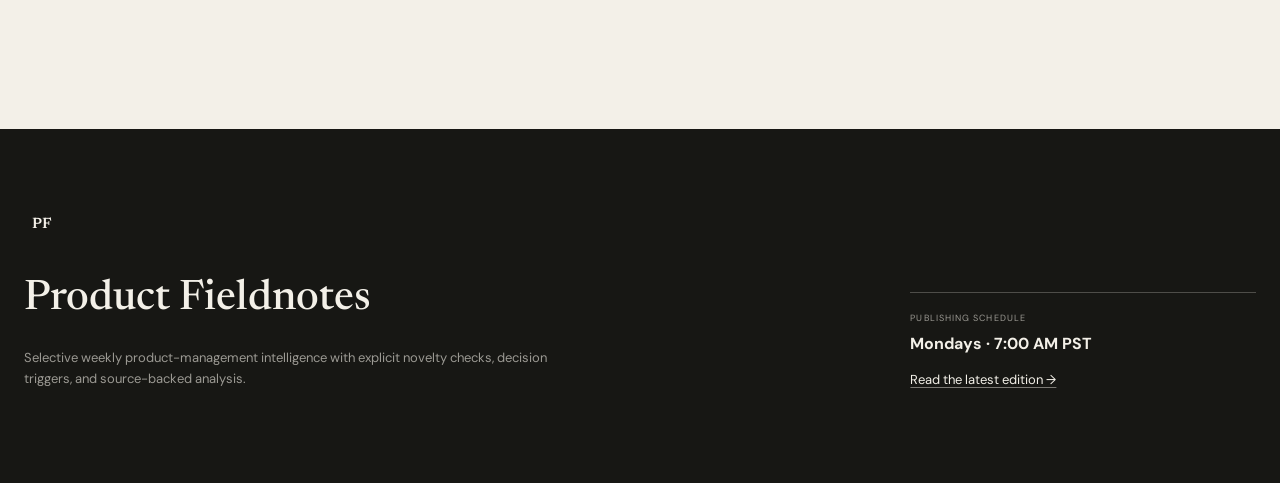
==== commit 62efa328: "Publish November 16 delivery flow and AI leadership learning edition" ====
--- a/archive.html
+++ b/archive.html
@@ -18,6 +18,11 @@
   <main class="archive-main shell">
     <div class="archive-head"><h1>Edition archive</h1><p>A dated record of frontier techniques, books, foundational ideas, evidence, and corrections.</p></div>
     <div class="archive-list">
+      <a class="archive-entry" href="reports/2026-11-16-learning.html">
+        <time datetime="2026-11-16">November 16, 2026</time>
+        <div><h2>When to stop starting: delivery flow, strategy review, and AI fallbacks</h2><p>Diagnose blocked delivery before adding commitments. Learn when implementation evidence challenges strategy, and assess a recent AI leadership book through its operating examples.</p></div>
+        <span>12 min read →</span>
+      </a>
       <a class="archive-entry" href="reports/2026-10-12-learning.html">
         <time datetime="2026-10-12">October 12, 2026</time>
         <div><h2>Packaging decisions, missing offers, and the limits of a playbook</h2><p>Test whether plan rules block willing buyers. Examine why desired offers remain unavailable, and assess a recent PM playbook before adopting its rules.</p></div>
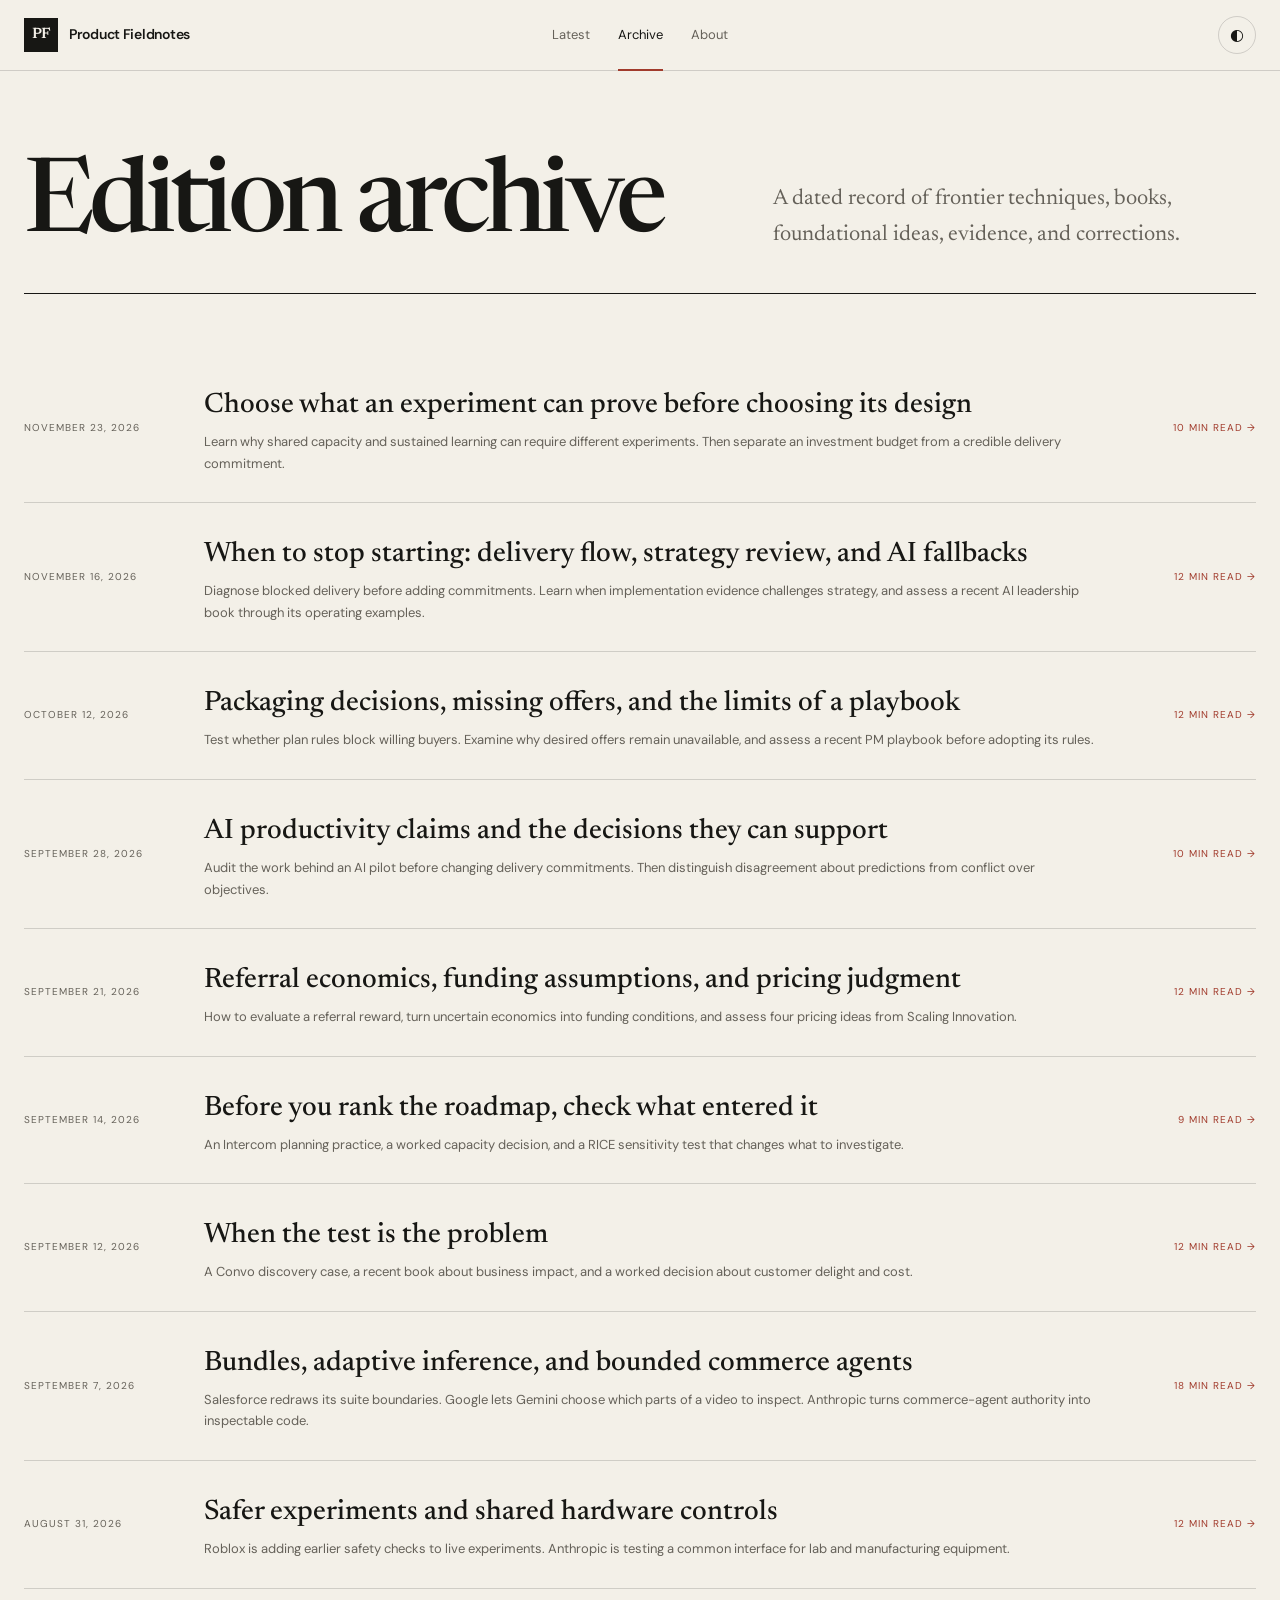
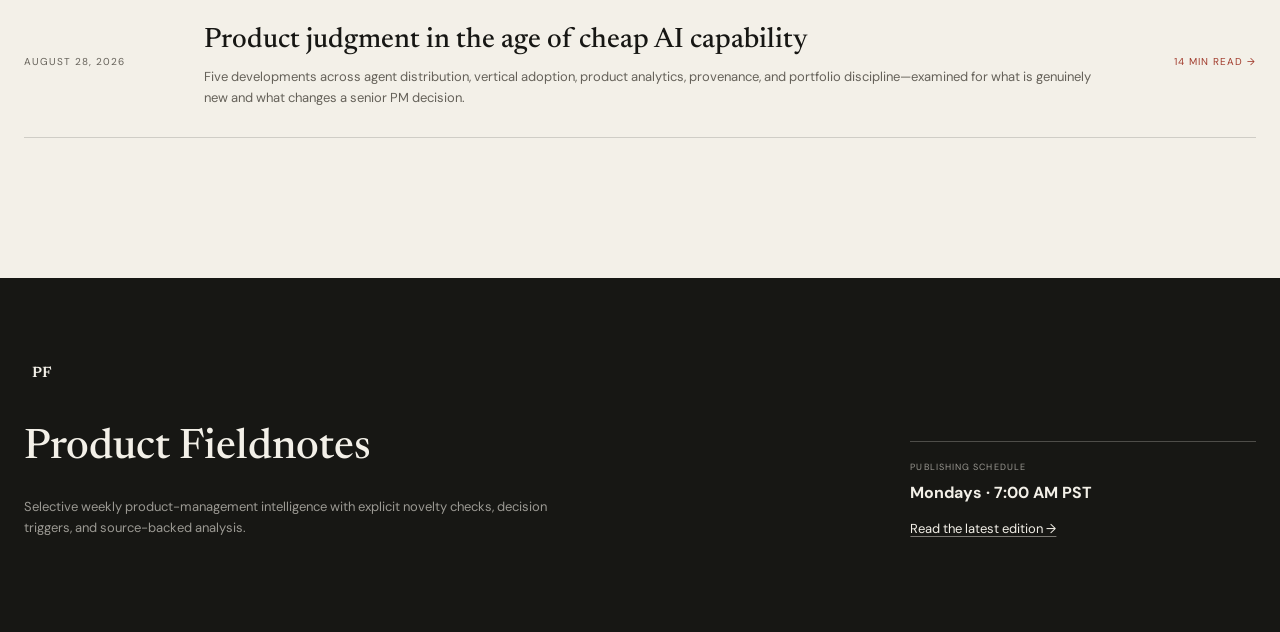
==== commit 0f7b12ff: "Publish November 23 experiment design and scope learning edition" ====
--- a/archive.html
+++ b/archive.html
@@ -18,6 +18,11 @@
   <main class="archive-main shell">
     <div class="archive-head"><h1>Edition archive</h1><p>A dated record of frontier techniques, books, foundational ideas, evidence, and corrections.</p></div>
     <div class="archive-list">
+      <a class="archive-entry" href="reports/2026-11-23-learning.html">
+        <time datetime="2026-11-23">November 23, 2026</time>
+        <div><h2>Choose what an experiment can prove before choosing its design</h2><p>Learn why shared capacity and sustained learning can require different experiments. Then separate an investment budget from a credible delivery commitment.</p></div>
+        <span>10 min read →</span>
+      </a>
       <a class="archive-entry" href="reports/2026-11-16-learning.html">
         <time datetime="2026-11-16">November 16, 2026</time>
         <div><h2>When to stop starting: delivery flow, strategy review, and AI fallbacks</h2><p>Diagnose blocked delivery before adding commitments. Learn when implementation evidence challenges strategy, and assess a recent AI leadership book through its operating examples.</p></div>
